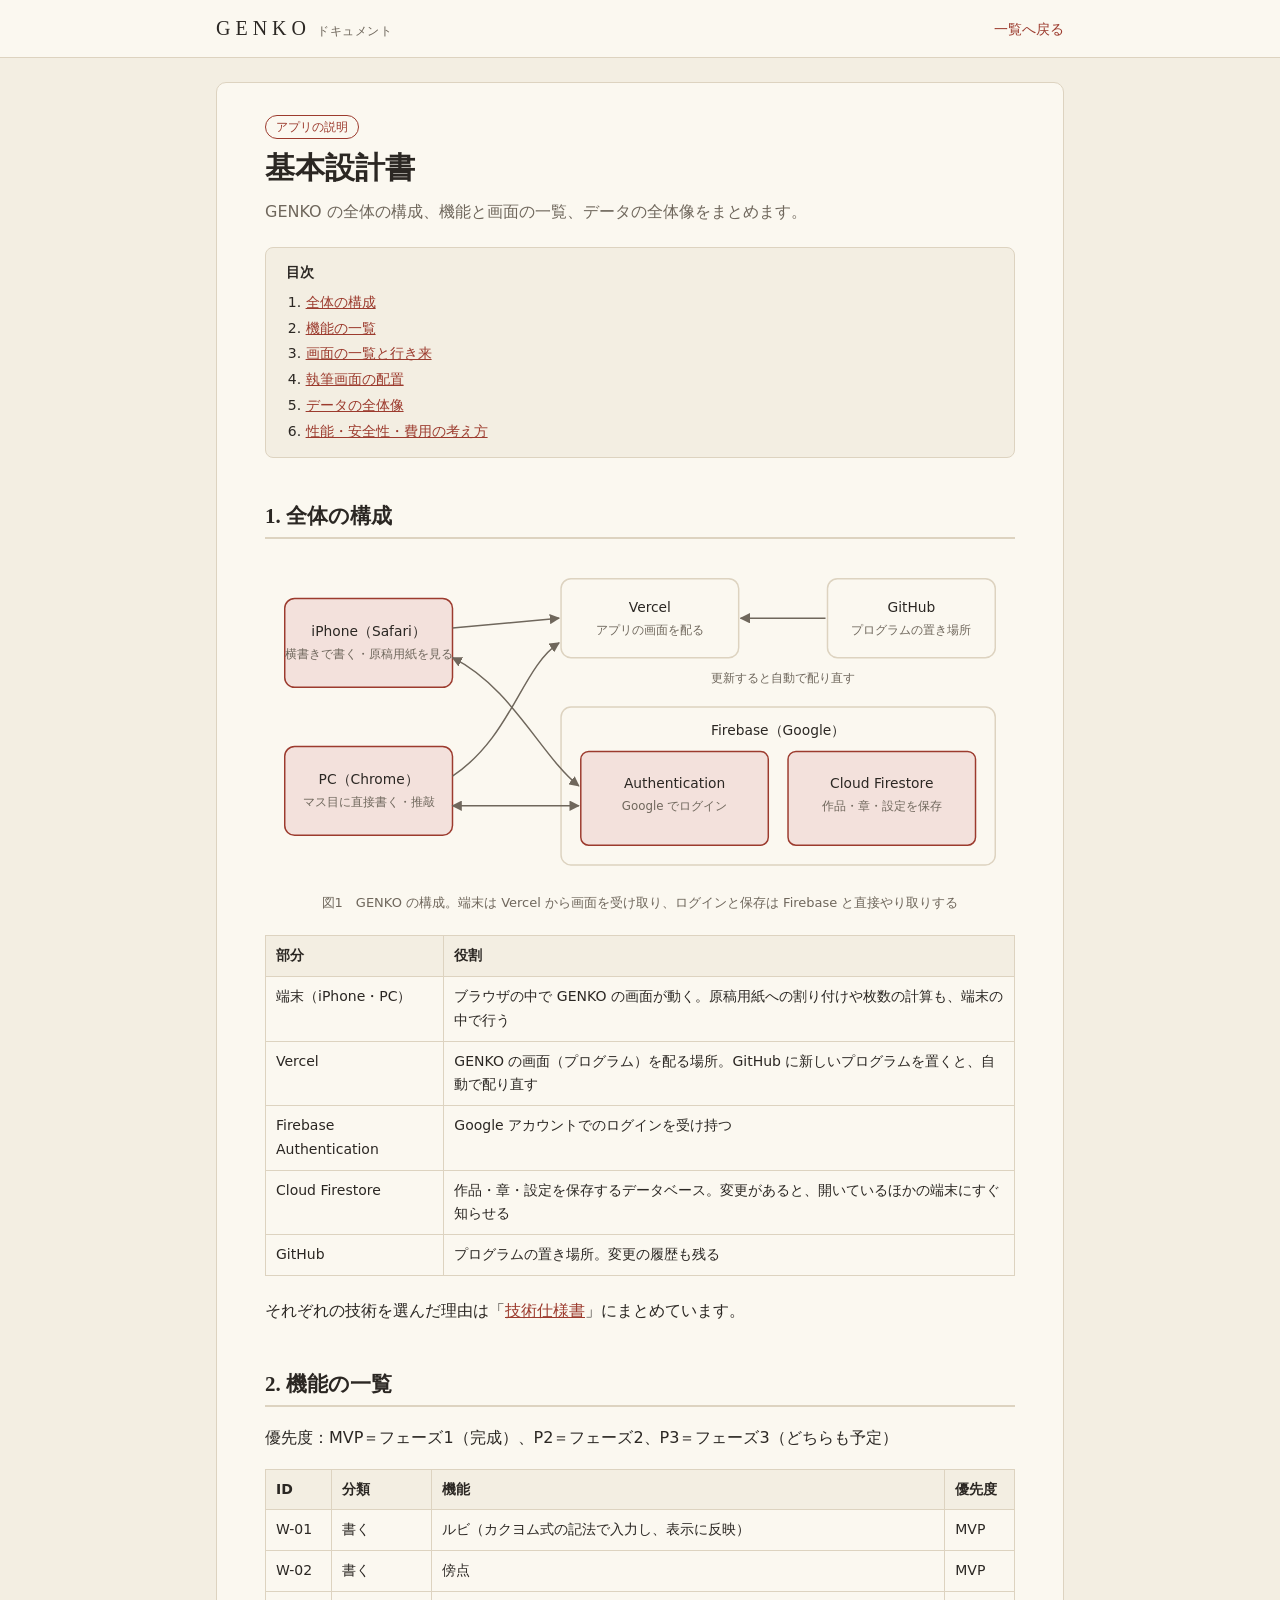
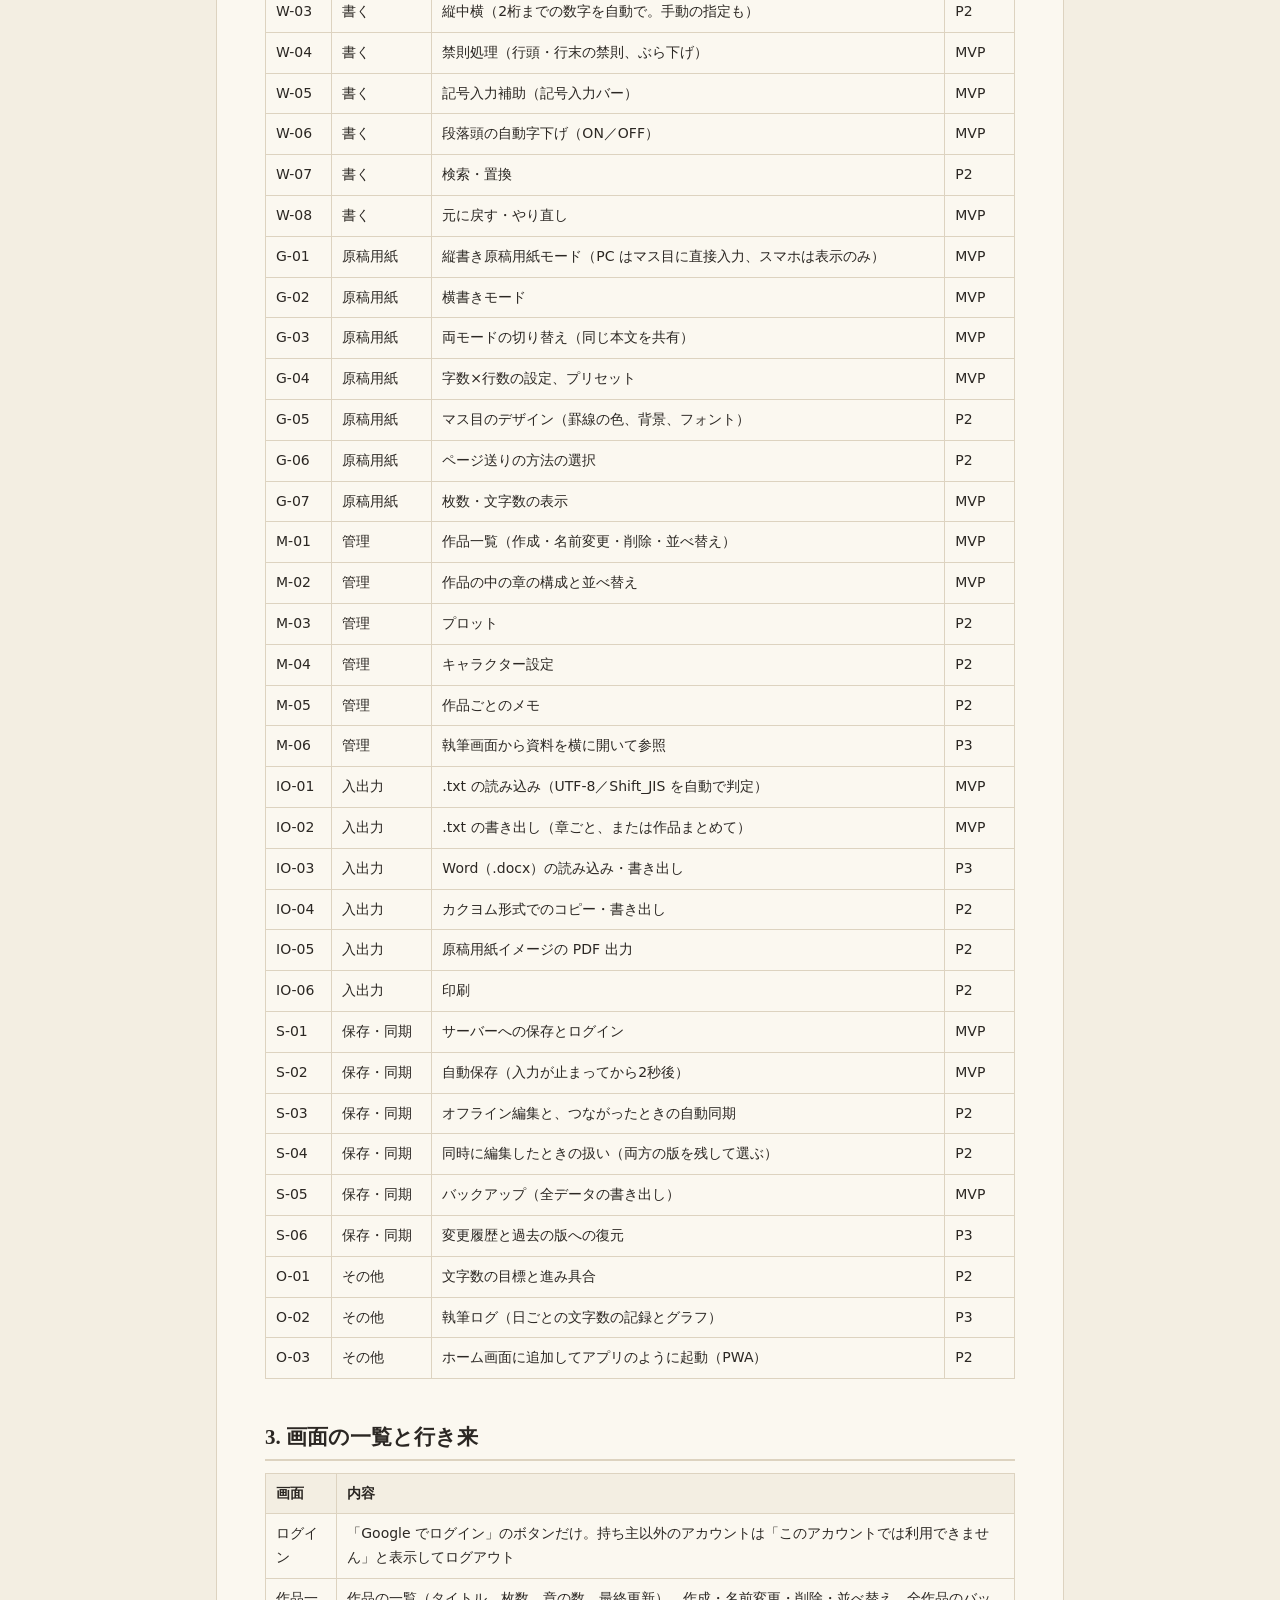
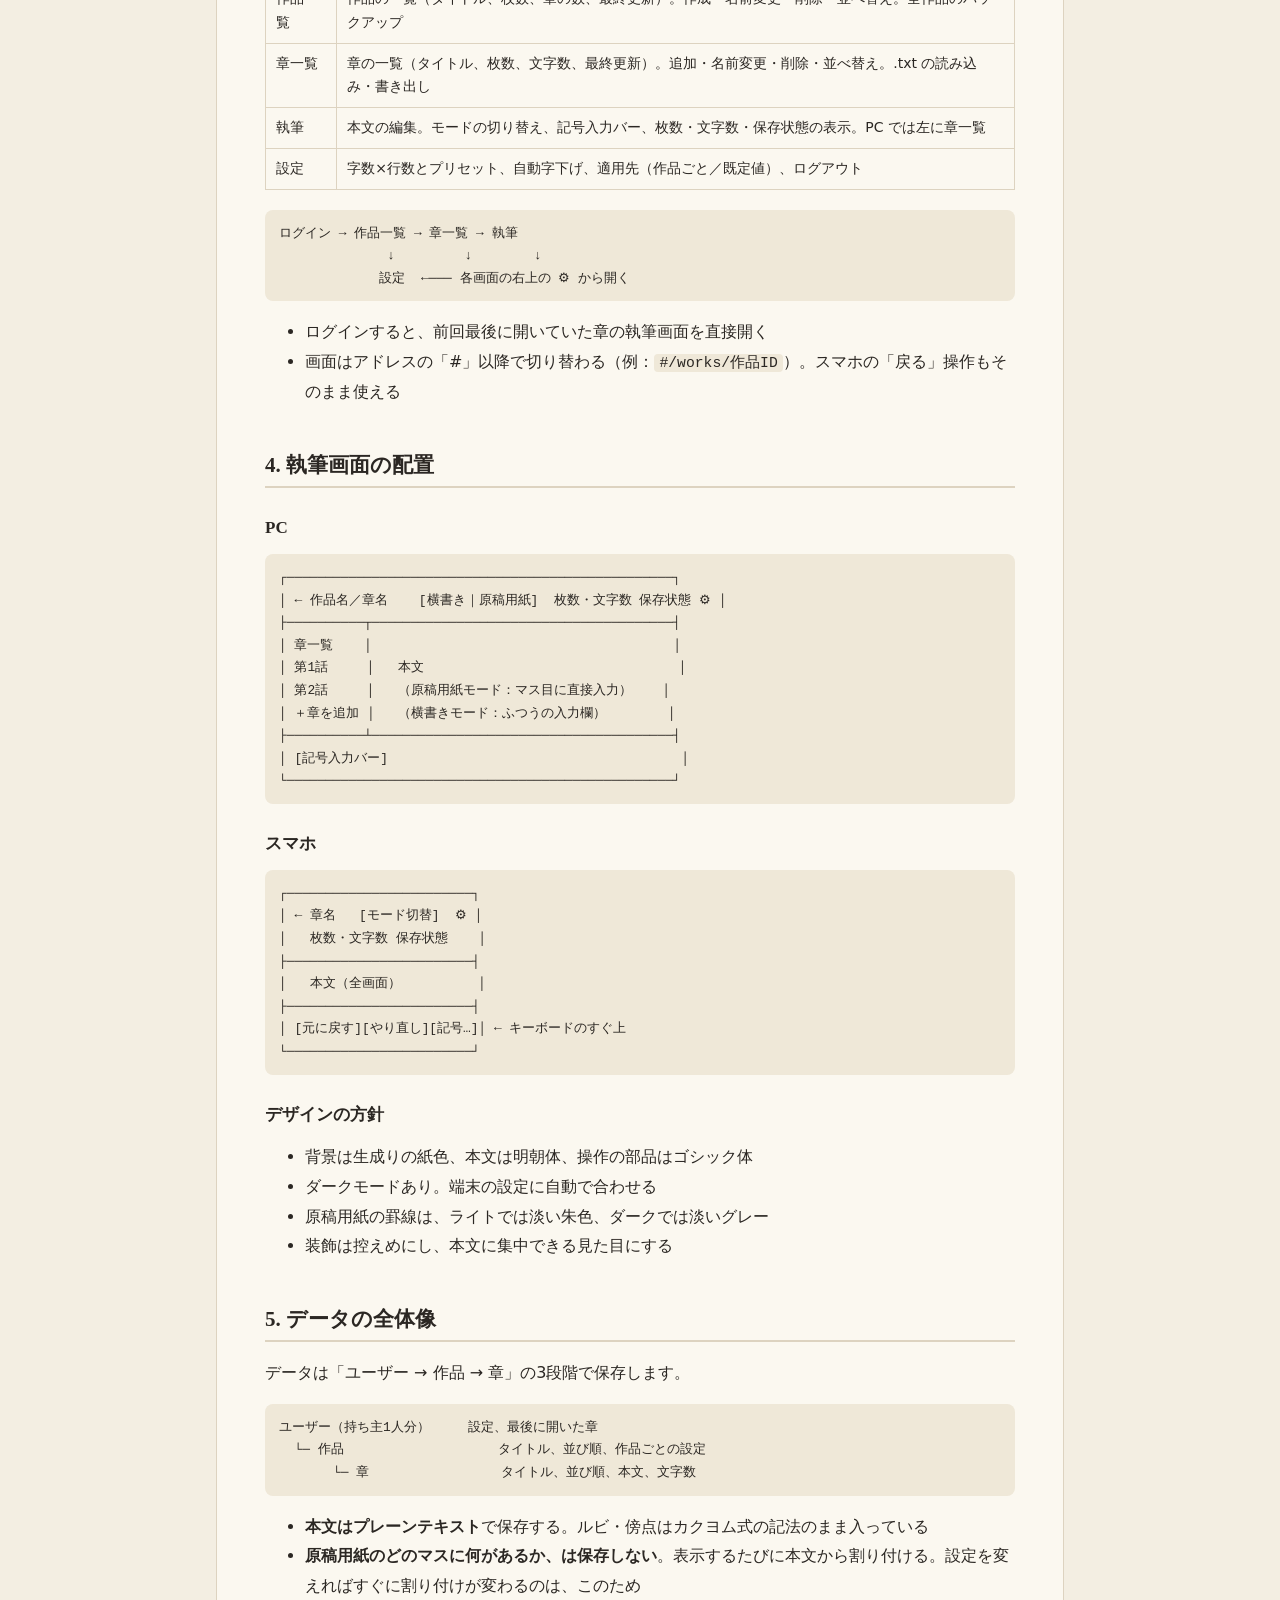
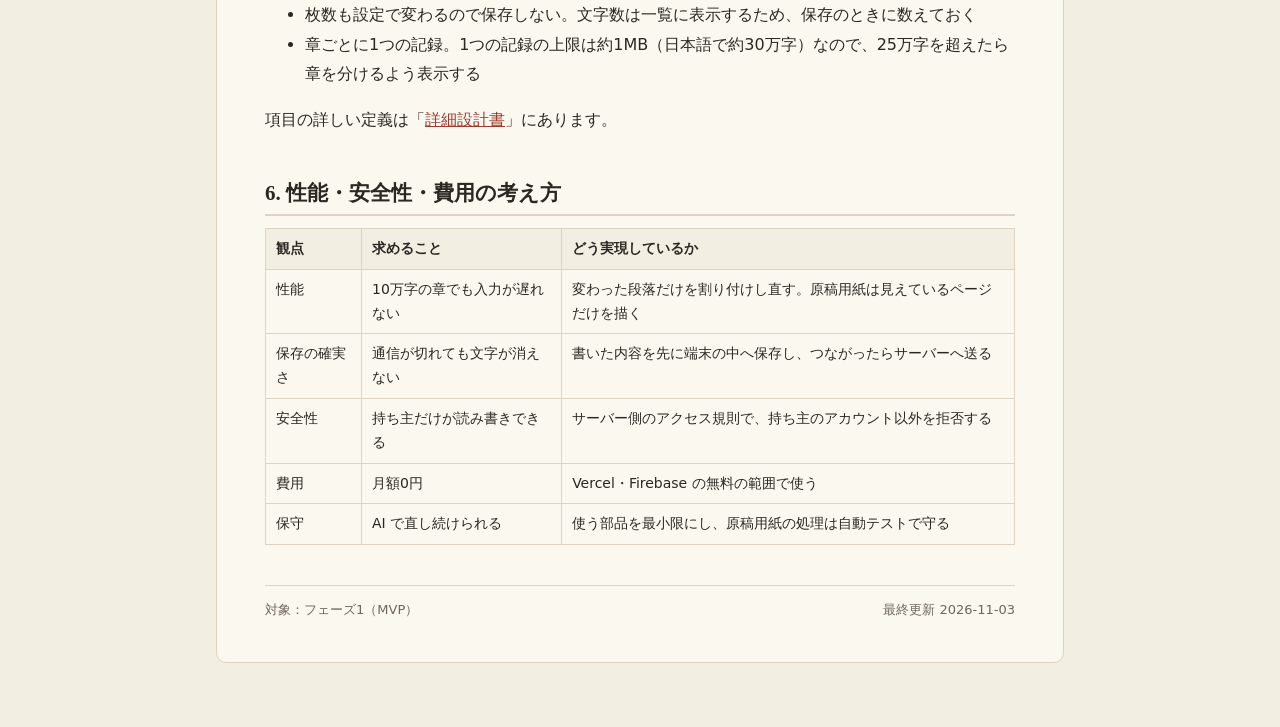
==== docs/basic-design.html @ dbfbf1d3 "GENKO ドキュメントのポータルを作成 - トップページと10種類のドキュメント（利用ガイド、記法の早見表、困ったときは、用語集、企画書、基本設計書、詳細設計書、技術仕様書、更新のお知らせ、データの" ====
<!doctype html>
<html lang="ja">
<head>
  <meta charset="UTF-8">
  <meta name="viewport" content="width=device-width, initial-scale=1.0">
  <meta name="color-scheme" content="light dark">
  <title>基本設計書｜GENKO ドキュメント</title>
  <link rel="stylesheet" href="../assets/style.css?v=20261103">
</head>
<body>
  <header class="site-header">
    <div class="site-header-inner">
      <a class="site-logo" href="../index.html">GENKO<small>ドキュメント</small></a>
      <nav><a href="../index.html">一覧へ戻る</a></nav>
    </div>
  </header>

  <main>
    <article class="doc">
      <span class="doc-kind">アプリの説明</span>
      <h1>基本設計書</h1>
      <p class="lead">GENKO の全体の構成、機能と画面の一覧、データの全体像をまとめます。</p>

      <nav class="toc">
        <strong>目次</strong>
        <ol>
          <li><a href="#architecture">全体の構成</a></li>
          <li><a href="#functions">機能の一覧</a></li>
          <li><a href="#screens">画面の一覧と行き来</a></li>
          <li><a href="#layout">執筆画面の配置</a></li>
          <li><a href="#data">データの全体像</a></li>
          <li><a href="#nonfunctional">性能・安全性・費用の考え方</a></li>
        </ol>
      </nav>

      <h2 id="architecture">1. 全体の構成</h2>
      <figure>
        <div class="figure-scroll"><svg viewBox="0 0 760 330" role="img" aria-label="スマホと PC が Vercel からアプリを受け取り、Firebase でログインとデータの保存をする構成図">
          <defs>
            <marker id="arrow" viewBox="0 0 10 10" refX="9" refY="5" markerWidth="7" markerHeight="7" orient="auto-start-reverse">
              <path d="M0,0 L10,5 L0,10 z" class="diagram-arrowhead" />
            </marker>
          </defs>
          <!-- 端末 -->
          <rect x="20" y="40" width="170" height="90" rx="10" class="diagram-accent" />
          <text x="105" y="78" text-anchor="middle" class="diagram-text">iPhone（Safari）</text>
          <text x="105" y="100" text-anchor="middle" class="diagram-sub">横書きで書く・原稿用紙を見る</text>
          <rect x="20" y="190" width="170" height="90" rx="10" class="diagram-accent" />
          <text x="105" y="228" text-anchor="middle" class="diagram-text">PC（Chrome）</text>
          <text x="105" y="250" text-anchor="middle" class="diagram-sub">マス目に直接書く・推敲</text>

          <!-- Vercel -->
          <rect x="300" y="20" width="180" height="80" rx="10" class="diagram-box" />
          <text x="390" y="54" text-anchor="middle" class="diagram-text">Vercel</text>
          <text x="390" y="76" text-anchor="middle" class="diagram-sub">アプリの画面を配る</text>

          <!-- GitHub -->
          <rect x="570" y="20" width="170" height="80" rx="10" class="diagram-box" />
          <text x="655" y="54" text-anchor="middle" class="diagram-text">GitHub</text>
          <text x="655" y="76" text-anchor="middle" class="diagram-sub">プログラムの置き場所</text>

          <!-- Firebase -->
          <rect x="300" y="150" width="440" height="160" rx="10" class="diagram-box" />
          <text x="520" y="178" text-anchor="middle" class="diagram-text">Firebase（Google）</text>
          <rect x="320" y="195" width="190" height="95" rx="8" class="diagram-accent" />
          <text x="415" y="232" text-anchor="middle" class="diagram-text">Authentication</text>
          <text x="415" y="254" text-anchor="middle" class="diagram-sub">Google でログイン</text>
          <rect x="530" y="195" width="190" height="95" rx="8" class="diagram-accent" />
          <text x="625" y="232" text-anchor="middle" class="diagram-text">Cloud Firestore</text>
          <text x="625" y="254" text-anchor="middle" class="diagram-sub">作品・章・設定を保存</text>

          <!-- 矢印 -->
          <path d="M190,70 L298,60" class="diagram-line" marker-end="url(#arrow)" />
          <path d="M190,220 C250,180 260,110 298,85" class="diagram-line" marker-end="url(#arrow)" />
          <path d="M568,60 L482,60" class="diagram-line" marker-end="url(#arrow)" />
          <path d="M190,100 C250,130 280,200 318,230" class="diagram-line" marker-start="url(#arrow)" marker-end="url(#arrow)" />
          <path d="M190,250 L318,250" class="diagram-line" marker-start="url(#arrow)" marker-end="url(#arrow)" />
          <text x="525" y="125" text-anchor="middle" class="diagram-sub">更新すると自動で配り直す</text>
        </svg></div>
        <figcaption>図1　GENKO の構成。端末は Vercel から画面を受け取り、ログインと保存は Firebase と直接やり取りする</figcaption>
      </figure>
      <div class="table-wrap">
        <table>
          <tr><th>部分</th><th>役割</th></tr>
          <tr><td>端末（iPhone・PC）</td><td>ブラウザの中で GENKO の画面が動く。原稿用紙への割り付けや枚数の計算も、端末の中で行う</td></tr>
          <tr><td>Vercel</td><td>GENKO の画面（プログラム）を配る場所。GitHub に新しいプログラムを置くと、自動で配り直す</td></tr>
          <tr><td>Firebase Authentication</td><td>Google アカウントでのログインを受け持つ</td></tr>
          <tr><td>Cloud Firestore</td><td>作品・章・設定を保存するデータベース。変更があると、開いているほかの端末にすぐ知らせる</td></tr>
          <tr><td>GitHub</td><td>プログラムの置き場所。変更の履歴も残る</td></tr>
        </table>
      </div>
      <p>それぞれの技術を選んだ理由は「<a href="tech-spec.html">技術仕様書</a>」にまとめています。</p>

      <h2 id="functions">2. 機能の一覧</h2>
      <p>優先度：MVP＝フェーズ1（完成）、P2＝フェーズ2、P3＝フェーズ3（どちらも予定）</p>
      <div class="table-wrap">
        <table>
          <tr><th>ID</th><th>分類</th><th>機能</th><th>優先度</th></tr>
          <tr><td>W-01</td><td>書く</td><td>ルビ（カクヨム式の記法で入力し、表示に反映）</td><td>MVP</td></tr>
          <tr><td>W-02</td><td>書く</td><td>傍点</td><td>MVP</td></tr>
          <tr><td>W-03</td><td>書く</td><td>縦中横（2桁までの数字を自動で。手動の指定も）</td><td>P2</td></tr>
          <tr><td>W-04</td><td>書く</td><td>禁則処理（行頭・行末の禁則、ぶら下げ）</td><td>MVP</td></tr>
          <tr><td>W-05</td><td>書く</td><td>記号入力補助（記号入力バー）</td><td>MVP</td></tr>
          <tr><td>W-06</td><td>書く</td><td>段落頭の自動字下げ（ON／OFF）</td><td>MVP</td></tr>
          <tr><td>W-07</td><td>書く</td><td>検索・置換</td><td>P2</td></tr>
          <tr><td>W-08</td><td>書く</td><td>元に戻す・やり直し</td><td>MVP</td></tr>
          <tr><td>G-01</td><td>原稿用紙</td><td>縦書き原稿用紙モード（PC はマス目に直接入力、スマホは表示のみ）</td><td>MVP</td></tr>
          <tr><td>G-02</td><td>原稿用紙</td><td>横書きモード</td><td>MVP</td></tr>
          <tr><td>G-03</td><td>原稿用紙</td><td>両モードの切り替え（同じ本文を共有）</td><td>MVP</td></tr>
          <tr><td>G-04</td><td>原稿用紙</td><td>字数×行数の設定、プリセット</td><td>MVP</td></tr>
          <tr><td>G-05</td><td>原稿用紙</td><td>マス目のデザイン（罫線の色、背景、フォント）</td><td>P2</td></tr>
          <tr><td>G-06</td><td>原稿用紙</td><td>ページ送りの方法の選択</td><td>P2</td></tr>
          <tr><td>G-07</td><td>原稿用紙</td><td>枚数・文字数の表示</td><td>MVP</td></tr>
          <tr><td>M-01</td><td>管理</td><td>作品一覧（作成・名前変更・削除・並べ替え）</td><td>MVP</td></tr>
          <tr><td>M-02</td><td>管理</td><td>作品の中の章の構成と並べ替え</td><td>MVP</td></tr>
          <tr><td>M-03</td><td>管理</td><td>プロット</td><td>P2</td></tr>
          <tr><td>M-04</td><td>管理</td><td>キャラクター設定</td><td>P2</td></tr>
          <tr><td>M-05</td><td>管理</td><td>作品ごとのメモ</td><td>P2</td></tr>
          <tr><td>M-06</td><td>管理</td><td>執筆画面から資料を横に開いて参照</td><td>P3</td></tr>
          <tr><td>IO-01</td><td>入出力</td><td>.txt の読み込み（UTF-8／Shift_JIS を自動で判定）</td><td>MVP</td></tr>
          <tr><td>IO-02</td><td>入出力</td><td>.txt の書き出し（章ごと、または作品まとめて）</td><td>MVP</td></tr>
          <tr><td>IO-03</td><td>入出力</td><td>Word（.docx）の読み込み・書き出し</td><td>P3</td></tr>
          <tr><td>IO-04</td><td>入出力</td><td>カクヨム形式でのコピー・書き出し</td><td>P2</td></tr>
          <tr><td>IO-05</td><td>入出力</td><td>原稿用紙イメージの PDF 出力</td><td>P2</td></tr>
          <tr><td>IO-06</td><td>入出力</td><td>印刷</td><td>P2</td></tr>
          <tr><td>S-01</td><td>保存・同期</td><td>サーバーへの保存とログイン</td><td>MVP</td></tr>
          <tr><td>S-02</td><td>保存・同期</td><td>自動保存（入力が止まってから2秒後）</td><td>MVP</td></tr>
          <tr><td>S-03</td><td>保存・同期</td><td>オフライン編集と、つながったときの自動同期</td><td>P2</td></tr>
          <tr><td>S-04</td><td>保存・同期</td><td>同時に編集したときの扱い（両方の版を残して選ぶ）</td><td>P2</td></tr>
          <tr><td>S-05</td><td>保存・同期</td><td>バックアップ（全データの書き出し）</td><td>MVP</td></tr>
          <tr><td>S-06</td><td>保存・同期</td><td>変更履歴と過去の版への復元</td><td>P3</td></tr>
          <tr><td>O-01</td><td>その他</td><td>文字数の目標と進み具合</td><td>P2</td></tr>
          <tr><td>O-02</td><td>その他</td><td>執筆ログ（日ごとの文字数の記録とグラフ）</td><td>P3</td></tr>
          <tr><td>O-03</td><td>その他</td><td>ホーム画面に追加してアプリのように起動（PWA）</td><td>P2</td></tr>
        </table>
      </div>

      <h2 id="screens">3. 画面の一覧と行き来</h2>
      <div class="table-wrap">
        <table>
          <tr><th>画面</th><th>内容</th></tr>
          <tr><td>ログイン</td><td>「Google でログイン」のボタンだけ。持ち主以外のアカウントは「このアカウントでは利用できません」と表示してログアウト</td></tr>
          <tr><td>作品一覧</td><td>作品の一覧（タイトル、枚数、章の数、最終更新）。作成・名前変更・削除・並べ替え。全作品のバックアップ</td></tr>
          <tr><td>章一覧</td><td>章の一覧（タイトル、枚数、文字数、最終更新）。追加・名前変更・削除・並べ替え。.txt の読み込み・書き出し</td></tr>
          <tr><td>執筆</td><td>本文の編集。モードの切り替え、記号入力バー、枚数・文字数・保存状態の表示。PC では左に章一覧</td></tr>
          <tr><td>設定</td><td>字数×行数とプリセット、自動字下げ、適用先（作品ごと／既定値）、ログアウト</td></tr>
        </table>
      </div>
      <pre><code>ログイン → 作品一覧 → 章一覧 → 執筆
              ↓         ↓        ↓
             設定  ←─── 各画面の右上の ⚙ から開く</code></pre>
      <ul>
        <li>ログインすると、前回最後に開いていた章の執筆画面を直接開く</li>
        <li>画面はアドレスの「#」以降で切り替わる（例：<code>#/works/作品ID</code>）。スマホの「戻る」操作もそのまま使える</li>
      </ul>

      <h2 id="layout">4. 執筆画面の配置</h2>
      <h3>PC</h3>
      <pre><code>┌──────────────────────────────────────────────────┐
│ ← 作品名／章名    [横書き｜原稿用紙]  枚数・文字数 保存状態 ⚙ │
├──────────┬───────────────────────────────────────┤
│ 章一覧    │                                       │
│ 第1話     │   本文                                 │
│ 第2話     │   （原稿用紙モード：マス目に直接入力）    │
│ ＋章を追加 │   （横書きモード：ふつうの入力欄）        │
├──────────┴───────────────────────────────────────┤
│ [記号入力バー]                                      │
└──────────────────────────────────────────────────┘</code></pre>
      <h3>スマホ</h3>
      <pre><code>┌────────────────────────┐
│ ← 章名   [モード切替]  ⚙ │
│   枚数・文字数 保存状態    │
├────────────────────────┤
│   本文（全画面）          │
├────────────────────────┤
│ [元に戻す][やり直し][記号…]│ ← キーボードのすぐ上
└────────────────────────┘</code></pre>
      <h3>デザインの方針</h3>
      <ul>
        <li>背景は生成りの紙色、本文は明朝体、操作の部品はゴシック体</li>
        <li>ダークモードあり。端末の設定に自動で合わせる</li>
        <li>原稿用紙の罫線は、ライトでは淡い朱色、ダークでは淡いグレー</li>
        <li>装飾は控えめにし、本文に集中できる見た目にする</li>
      </ul>

      <h2 id="data">5. データの全体像</h2>
      <p>データは「ユーザー → 作品 → 章」の3段階で保存します。</p>
      <pre><code>ユーザー（持ち主1人分）     設定、最後に開いた章
  └─ 作品                    タイトル、並び順、作品ごとの設定
       └─ 章                 タイトル、並び順、本文、文字数</code></pre>
      <ul>
        <li><strong>本文はプレーンテキスト</strong>で保存する。ルビ・傍点はカクヨム式の記法のまま入っている</li>
        <li><strong>原稿用紙のどのマスに何があるか、は保存しない</strong>。表示するたびに本文から割り付ける。設定を変えればすぐに割り付けが変わるのは、このため</li>
        <li>枚数も設定で変わるので保存しない。文字数は一覧に表示するため、保存のときに数えておく</li>
        <li>章ごとに1つの記録。1つの記録の上限は約1MB（日本語で約30万字）なので、25万字を超えたら章を分けるよう表示する</li>
      </ul>
      <p>項目の詳しい定義は「<a href="detail-design.html#data">詳細設計書</a>」にあります。</p>

      <h2 id="nonfunctional">6. 性能・安全性・費用の考え方</h2>
      <div class="table-wrap">
        <table>
          <tr><th>観点</th><th>求めること</th><th>どう実現しているか</th></tr>
          <tr><td>性能</td><td>10万字の章でも入力が遅れない</td><td>変わった段落だけを割り付けし直す。原稿用紙は見えているページだけを描く</td></tr>
          <tr><td>保存の確実さ</td><td>通信が切れても文字が消えない</td><td>書いた内容を先に端末の中へ保存し、つながったらサーバーへ送る</td></tr>
          <tr><td>安全性</td><td>持ち主だけが読み書きできる</td><td>サーバー側のアクセス規則で、持ち主のアカウント以外を拒否する</td></tr>
          <tr><td>費用</td><td>月額0円</td><td>Vercel・Firebase の無料の範囲で使う</td></tr>
          <tr><td>保守</td><td>AI で直し続けられる</td><td>使う部品を最小限にし、原稿用紙の処理は自動テストで守る</td></tr>
        </table>
      </div>

      <div class="doc-footer">
        <span>対象：フェーズ1（MVP）</span>
        <span>最終更新 2026-11-03</span>
      </div>
    </article>
  </main>
</body>
</html>
---- assets/style.css ----
/* GENKO ポータルの共通の見た目。アプリと同じく、生成りの紙色と明朝体を基調にする。
   色はすべてここの変数で管理し、端末の設定（ライト・ダーク）に自動で合わせる。 */

:root {
  --bg: #f3eee2;
  --paper: #fbf8f0;
  --text: #2b2723;
  --muted: #6f675c;
  --line: #ddd3c0;
  --accent: #9c3b2e;
  --accent-soft: #f3e1dc;
  --note-bg: #eef3f7;
  --note-line: #5b7a99;
  --warn-bg: #fbefe0;
  --warn-line: #b8742a;
  --code-bg: #efe8d8;
  --grid: #e2a39a;
  --mincho: 'Yu Mincho', 'YuMincho', 'Hiragino Mincho ProN', 'Noto Serif JP', serif;
  --gothic: system-ui, 'Hiragino Sans', 'Yu Gothic UI', 'Meiryo', sans-serif;
  --mono: ui-monospace, 'Cascadia Mono', Consolas, monospace;
}

@media (prefers-color-scheme: dark) {
  :root {
    --bg: #1c1b19;
    --paper: #262522;
    --text: #e6e1d6;
    --muted: #a39b8e;
    --line: #3d3a35;
    --accent: #e8806f;
    --accent-soft: #3a2824;
    --note-bg: #222b33;
    --note-line: #7fa2c4;
    --warn-bg: #352a1d;
    --warn-line: #d9a05b;
    --code-bg: #302e2a;
    --grid: #5a5650;
  }
}

* {
  box-sizing: border-box;
}

html {
  -webkit-text-size-adjust: 100%;
}

body {
  margin: 0;
  background: var(--bg);
  color: var(--text);
  font-family: var(--gothic);
  font-size: 16px;
  line-height: 1.85;
}

a {
  color: var(--accent);
}

/* 上部の帯 */
.site-header {
  background: var(--paper);
  border-bottom: 1px solid var(--line);
}

.site-header-inner {
  max-width: 880px;
  margin: 0 auto;
  padding: 10px 16px;
  display: flex;
  align-items: center;
  justify-content: space-between;
  gap: 12px;
}

.site-logo {
  font-family: var(--mincho);
  font-size: 20px;
  letter-spacing: 0.25em;
  color: var(--text);
  text-decoration: none;
}

.site-logo small {
  font-family: var(--gothic);
  font-size: 12px;
  letter-spacing: 0.05em;
  color: var(--muted);
  margin-left: 6px;
}

.site-header nav a {
  font-size: 14px;
  text-decoration: none;
}

/* 本文 */
main {
  max-width: 880px;
  margin: 0 auto;
  padding: 24px 16px 64px;
}

.doc {
  background: var(--paper);
  border: 1px solid var(--line);
  border-radius: 10px;
  padding: 28px clamp(16px, 4vw, 48px) 40px;
}

.doc-kind {
  display: inline-block;
  font-size: 12px;
  color: var(--accent);
  border: 1px solid var(--accent);
  border-radius: 999px;
  padding: 0 10px;
  margin-bottom: 8px;
}

h1,
h2,
h3 {
  font-family: var(--mincho);
  font-weight: 600;
  line-height: 1.4;
}

h1 {
  font-size: clamp(24px, 5vw, 30px);
  margin: 0 0 8px;
}

h2 {
  font-size: 21px;
  margin: 44px 0 12px;
  padding-bottom: 6px;
  border-bottom: 2px solid var(--line);
}

h3 {
  font-size: 17px;
  margin: 28px 0 8px;
}

.lead {
  color: var(--muted);
  margin: 0 0 20px;
}

.meta {
  font-size: 13px;
  color: var(--muted);
}

/* 目次 */
.toc {
  background: var(--bg);
  border: 1px solid var(--line);
  border-radius: 8px;
  padding: 12px 20px;
  margin: 20px 0 8px;
  font-size: 14px;
}

.toc strong {
  display: block;
  margin-bottom: 4px;
}

.toc ol {
  margin: 0;
  padding-left: 1.4em;
}

/* 表 */
.table-wrap {
  overflow-x: auto;
  margin: 12px 0 20px;
}

table {
  border-collapse: collapse;
  width: 100%;
  font-size: 14px;
  line-height: 1.7;
}

th,
td {
  border: 1px solid var(--line);
  padding: 8px 10px;
  text-align: left;
  vertical-align: top;
}

th {
  background: var(--bg);
  white-space: nowrap;
}

/* 記法などの文字 */
code,
kbd {
  font-family: var(--mono);
  font-size: 0.92em;
  background: var(--code-bg);
  border-radius: 4px;
  padding: 1px 5px;
}

pre {
  background: var(--code-bg);
  border-radius: 8px;
  padding: 12px 14px;
  overflow-x: auto;
  font-family: var(--mono);
  font-size: 14px;
  line-height: 1.6;
}

pre code {
  background: none;
  padding: 0;
}

.mincho {
  font-family: var(--mincho);
}

/* 補足・注意の囲み */
.note,
.warn {
  border-left: 4px solid var(--note-line);
  background: var(--note-bg);
  border-radius: 0 8px 8px 0;
  padding: 10px 14px;
  margin: 16px 0;
  font-size: 15px;
}

.warn {
  border-left-color: var(--warn-line);
  background: var(--warn-bg);
}

.note > :first-child,
.warn > :first-child {
  margin-top: 0;
}

.note > :last-child,
.warn > :last-child {
  margin-bottom: 0;
}

/* 図。スマホでは縮めすぎると文字が読めないので、一定の幅より狭ければ横にずらして見る */
figure {
  margin: 20px 0;
}

.figure-scroll {
  overflow-x: auto;
}

figure svg {
  display: block;
  width: 100%;
  min-width: 640px;
  height: auto;
}

figcaption {
  font-size: 13px;
  color: var(--muted);
  text-align: center;
  margin-top: 6px;
}

.diagram-box {
  fill: var(--paper);
  stroke: var(--line);
  stroke-width: 1.5;
}

.diagram-accent {
  fill: var(--accent-soft);
  stroke: var(--accent);
  stroke-width: 1.5;
}

.diagram-text {
  fill: var(--text);
  font-family: var(--gothic);
  font-size: 14px;
}

.diagram-sub {
  fill: var(--muted);
  font-family: var(--gothic);
  font-size: 12px;
}

.diagram-line {
  stroke: var(--muted);
  stroke-width: 1.5;
  fill: none;
}

.diagram-arrowhead {
  fill: var(--muted);
}

/* 手順 */
.steps {
  counter-reset: step;
  list-style: none;
  padding: 0;
}

.steps > li {
  counter-increment: step;
  position: relative;
  padding-left: 40px;
  margin-bottom: 12px;
}

.steps > li::before {
  content: counter(step);
  position: absolute;
  left: 0;
  top: 2px;
  width: 26px;
  height: 26px;
  border-radius: 50%;
  background: var(--accent);
  color: var(--paper);
  font-size: 14px;
  font-weight: 600;
  display: flex;
  align-items: center;
  justify-content: center;
}

/* 原稿用紙の見本（縦書きのマス目） */
.genko-sample {
  display: inline-flex;
  flex-direction: row-reverse;
  gap: 6px;
  padding: 10px;
  background: var(--bg);
  border: 1px solid var(--line);
  border-radius: 6px;
}

.genko-sample .col {
  display: flex;
  flex-direction: column;
  border-left: 1px solid var(--grid);
  border-right: 1px solid var(--grid);
}

.genko-sample .cell {
  width: 30px;
  height: 30px;
  border-bottom: 1px solid var(--grid);
  writing-mode: vertical-rl;
  font-family: var(--mincho);
  font-size: 19px;
  line-height: 1;
  display: flex;
  align-items: center;
  justify-content: center;
}

.genko-sample .cell:first-child {
  border-top: 1px solid var(--grid);
}

.genko-sample .cell.hang {
  color: var(--accent);
}

/* トップページの一覧 */
.portal-intro {
  text-align: center;
  padding: 28px 0 12px;
}

.portal-intro h1 {
  font-size: clamp(30px, 8vw, 44px);
  letter-spacing: 0.35em;
  margin-bottom: 4px;
}

.portal-section h2 {
  border-bottom: none;
  margin: 36px 0 4px;
}

.portal-section > p {
  margin: 0 0 12px;
  color: var(--muted);
  font-size: 14px;
}

.cards {
  display: grid;
  grid-template-columns: repeat(auto-fill, minmax(240px, 1fr));
  gap: 12px;
}

.card {
  display: block;
  background: var(--paper);
  border: 1px solid var(--line);
  border-radius: 10px;
  padding: 14px 16px;
  color: var(--text);
  text-decoration: none;
  transition: border-color 0.15s;
}

.card:hover {
  border-color: var(--accent);
}

.card-title {
  font-family: var(--mincho);
  font-size: 18px;
  font-weight: 600;
}

.card-desc {
  font-size: 13px;
  color: var(--muted);
  line-height: 1.7;
  margin-top: 4px;
}

/* ページの下部 */
.doc-footer {
  margin-top: 40px;
  padding-top: 12px;
  border-top: 1px solid var(--line);
  font-size: 13px;
  color: var(--muted);
  display: flex;
  justify-content: space-between;
  flex-wrap: wrap;
  gap: 8px;
}

.site-footer {
  text-align: center;
  font-size: 12px;
  color: var(--muted);
  padding: 0 16px 32px;
}

@media print {
  body {
    background: #fff;
  }
  .site-header nav,
  .toc {
    display: none;
  }
  .doc {
    border: none;
    padding: 0;
  }
}
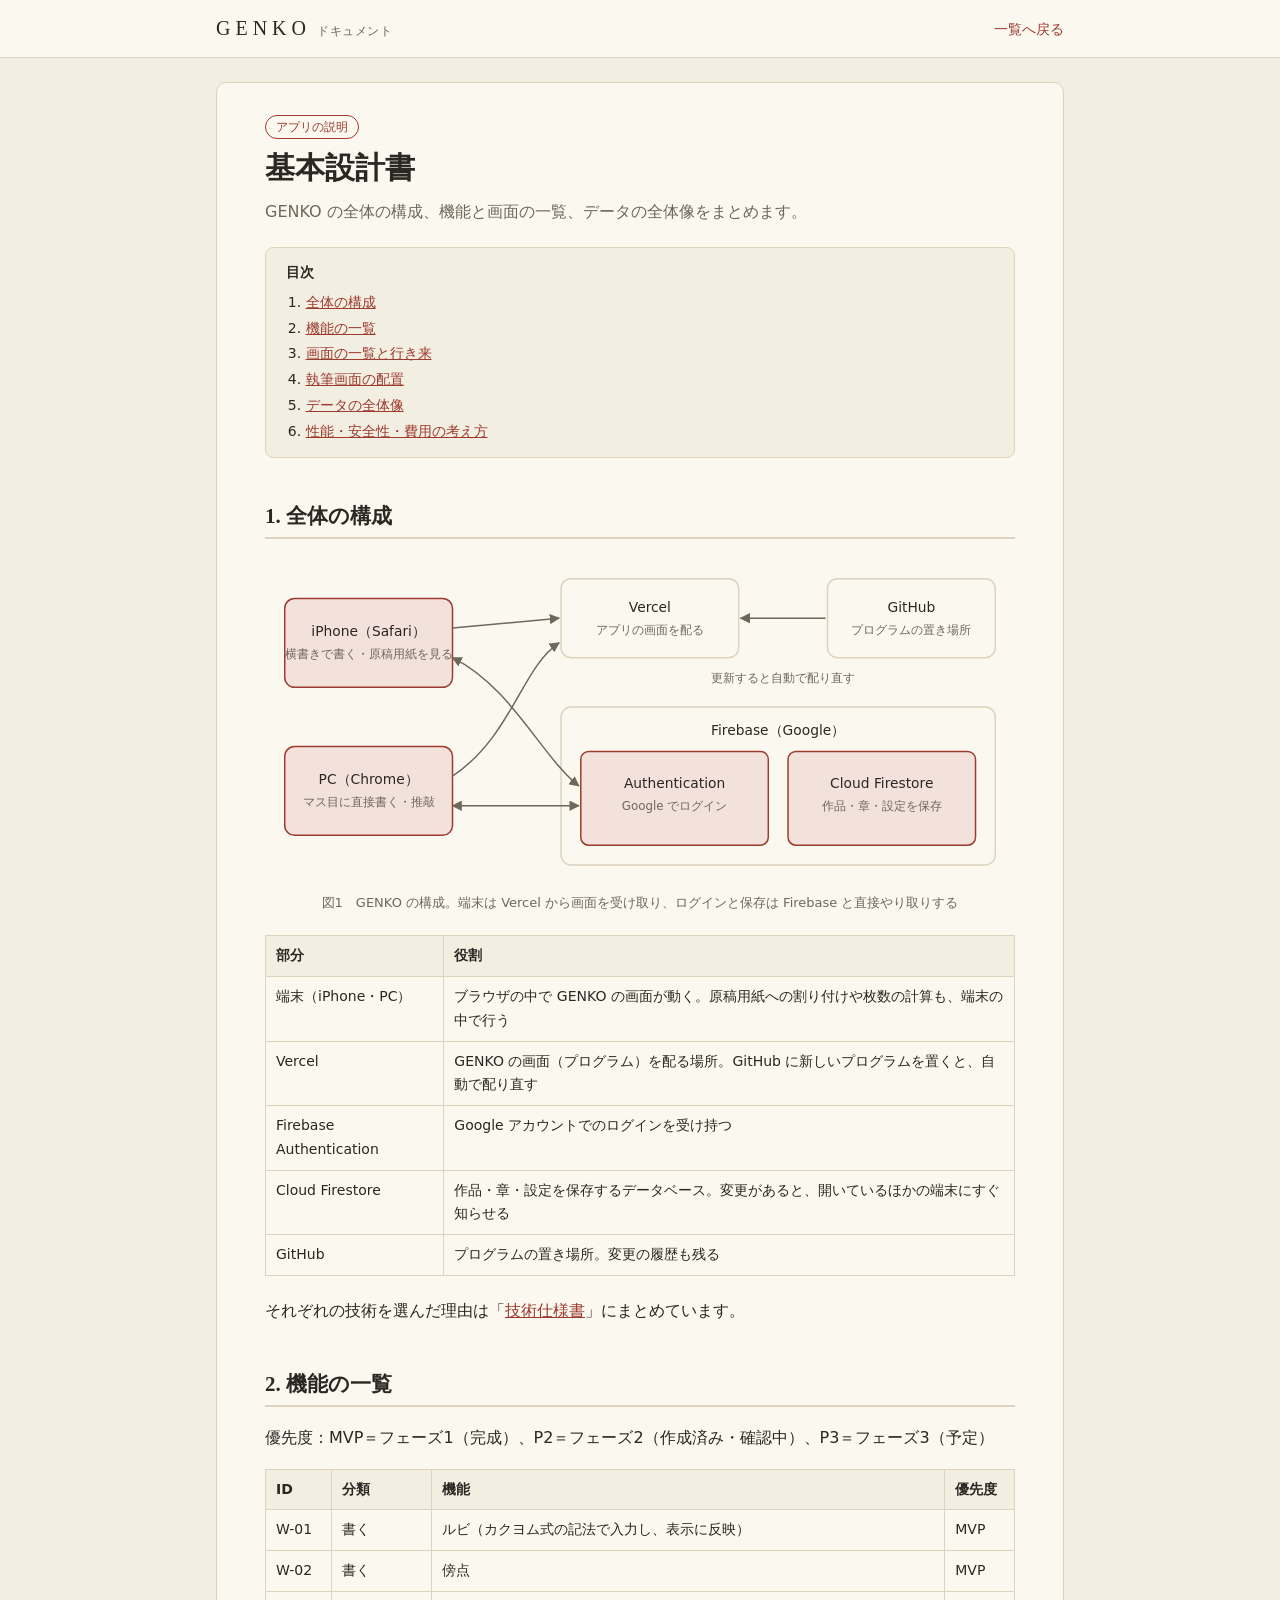
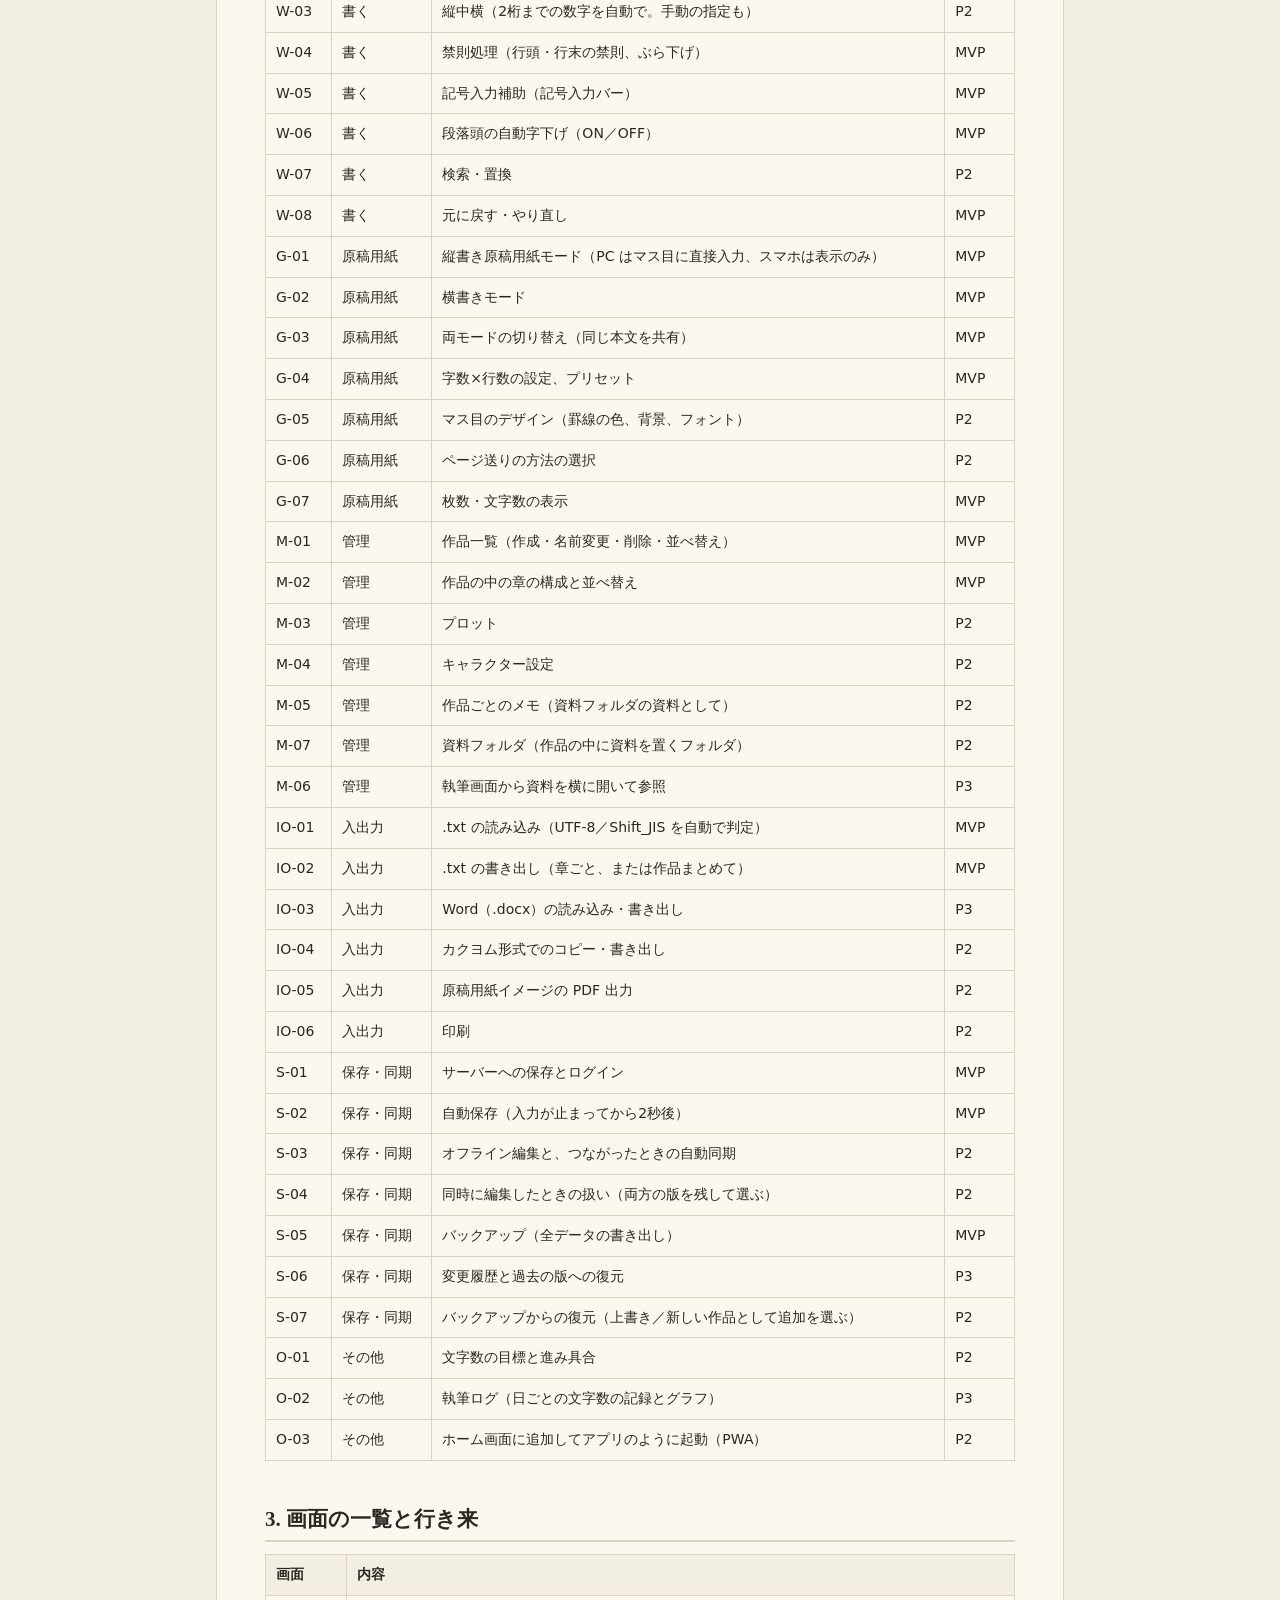
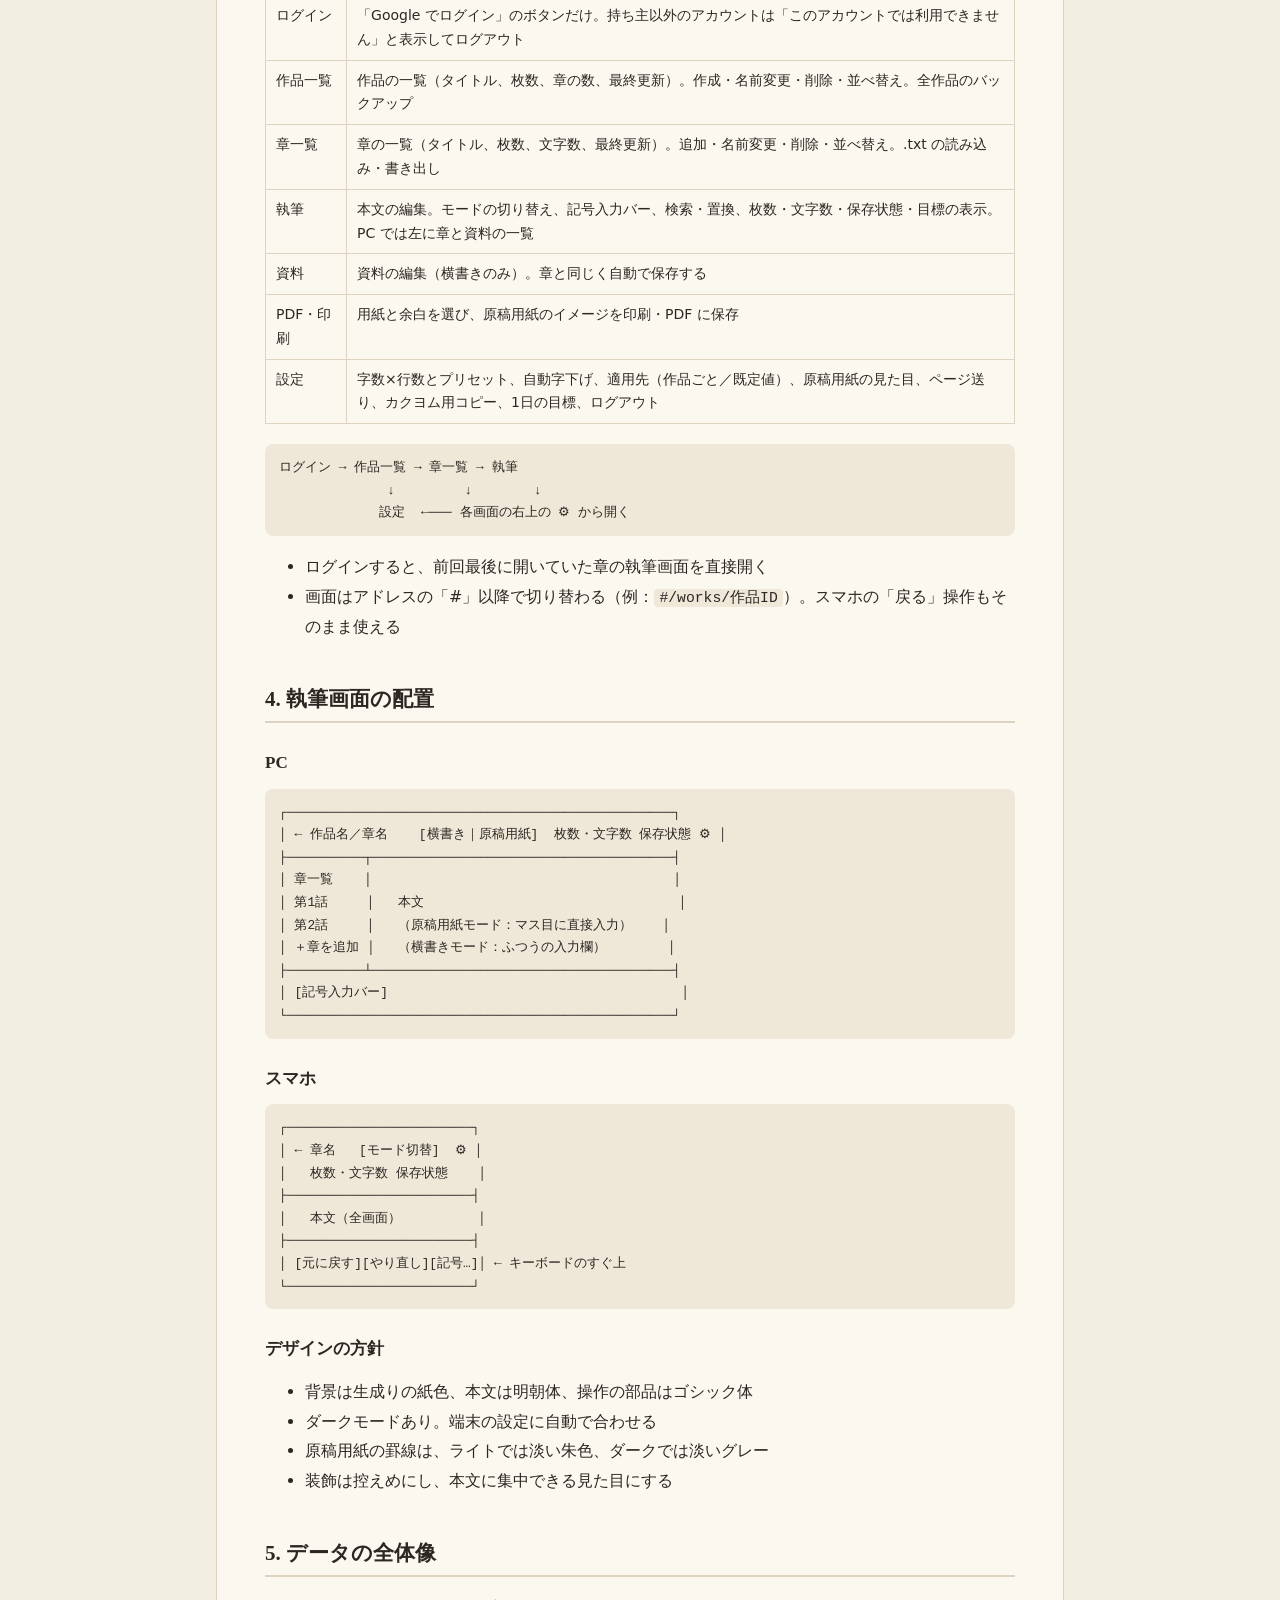
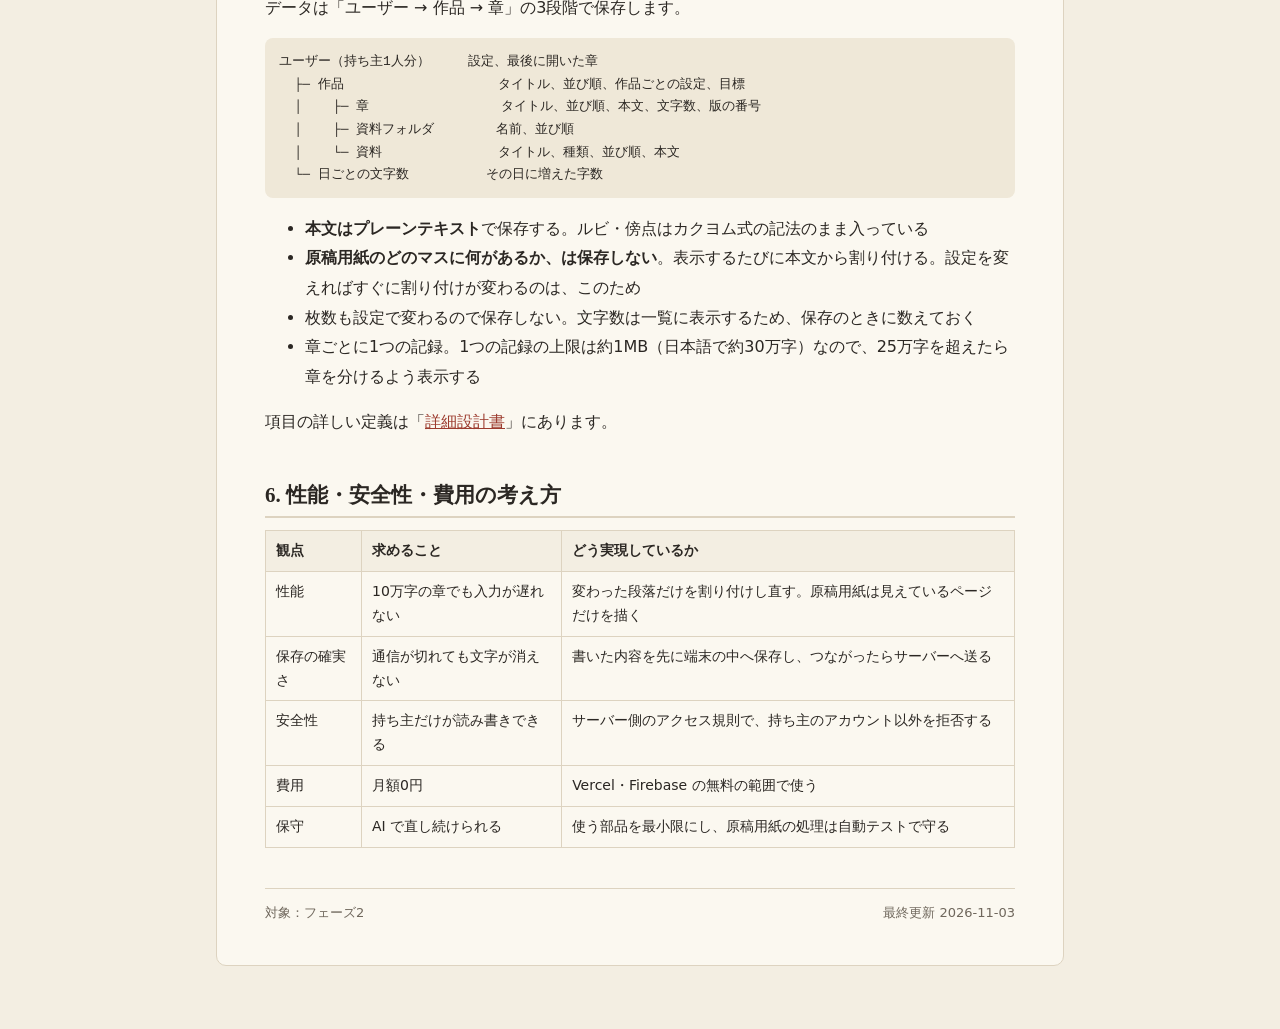
==== commit 717af1b6: "フェーズ2の機能をドキュメントに反映 - 利用ガイド：資料フォルダ、検索・置換、PDF・印刷・カクヨム用コピー、文字数の目標、同時編集、ホーム画面からの起動 - 記法の早見表：縦中横の手動指定（^10" ====
--- a/docs/basic-design.html
+++ b/docs/basic-design.html
@@ -92,7 +92,7 @@
       <p>それぞれの技術を選んだ理由は「<a href="tech-spec.html">技術仕様書</a>」にまとめています。</p>
 
       <h2 id="functions">2. 機能の一覧</h2>
-      <p>優先度：MVP＝フェーズ1（完成）、P2＝フェーズ2、P3＝フェーズ3（どちらも予定）</p>
+      <p>優先度：MVP＝フェーズ1（完成）、P2＝フェーズ2（作成済み・確認中）、P3＝フェーズ3（予定）</p>
       <div class="table-wrap">
         <table>
           <tr><th>ID</th><th>分類</th><th>機能</th><th>優先度</th></tr>
@@ -115,7 +115,8 @@
           <tr><td>M-02</td><td>管理</td><td>作品の中の章の構成と並べ替え</td><td>MVP</td></tr>
           <tr><td>M-03</td><td>管理</td><td>プロット</td><td>P2</td></tr>
           <tr><td>M-04</td><td>管理</td><td>キャラクター設定</td><td>P2</td></tr>
-          <tr><td>M-05</td><td>管理</td><td>作品ごとのメモ</td><td>P2</td></tr>
+          <tr><td>M-05</td><td>管理</td><td>作品ごとのメモ（資料フォルダの資料として）</td><td>P2</td></tr>
+          <tr><td>M-07</td><td>管理</td><td>資料フォルダ（作品の中に資料を置くフォルダ）</td><td>P2</td></tr>
           <tr><td>M-06</td><td>管理</td><td>執筆画面から資料を横に開いて参照</td><td>P3</td></tr>
           <tr><td>IO-01</td><td>入出力</td><td>.txt の読み込み（UTF-8／Shift_JIS を自動で判定）</td><td>MVP</td></tr>
           <tr><td>IO-02</td><td>入出力</td><td>.txt の書き出し（章ごと、または作品まとめて）</td><td>MVP</td></tr>
@@ -129,6 +130,7 @@
           <tr><td>S-04</td><td>保存・同期</td><td>同時に編集したときの扱い（両方の版を残して選ぶ）</td><td>P2</td></tr>
           <tr><td>S-05</td><td>保存・同期</td><td>バックアップ（全データの書き出し）</td><td>MVP</td></tr>
           <tr><td>S-06</td><td>保存・同期</td><td>変更履歴と過去の版への復元</td><td>P3</td></tr>
+          <tr><td>S-07</td><td>保存・同期</td><td>バックアップからの復元（上書き／新しい作品として追加を選ぶ）</td><td>P2</td></tr>
           <tr><td>O-01</td><td>その他</td><td>文字数の目標と進み具合</td><td>P2</td></tr>
           <tr><td>O-02</td><td>その他</td><td>執筆ログ（日ごとの文字数の記録とグラフ）</td><td>P3</td></tr>
           <tr><td>O-03</td><td>その他</td><td>ホーム画面に追加してアプリのように起動（PWA）</td><td>P2</td></tr>
@@ -142,8 +144,10 @@
           <tr><td>ログイン</td><td>「Google でログイン」のボタンだけ。持ち主以外のアカウントは「このアカウントでは利用できません」と表示してログアウト</td></tr>
           <tr><td>作品一覧</td><td>作品の一覧（タイトル、枚数、章の数、最終更新）。作成・名前変更・削除・並べ替え。全作品のバックアップ</td></tr>
           <tr><td>章一覧</td><td>章の一覧（タイトル、枚数、文字数、最終更新）。追加・名前変更・削除・並べ替え。.txt の読み込み・書き出し</td></tr>
-          <tr><td>執筆</td><td>本文の編集。モードの切り替え、記号入力バー、枚数・文字数・保存状態の表示。PC では左に章一覧</td></tr>
-          <tr><td>設定</td><td>字数×行数とプリセット、自動字下げ、適用先（作品ごと／既定値）、ログアウト</td></tr>
+          <tr><td>執筆</td><td>本文の編集。モードの切り替え、記号入力バー、検索・置換、枚数・文字数・保存状態・目標の表示。PC では左に章と資料の一覧</td></tr>
+          <tr><td>資料</td><td>資料の編集（横書きのみ）。章と同じく自動で保存する</td></tr>
+          <tr><td>PDF・印刷</td><td>用紙と余白を選び、原稿用紙のイメージを印刷・PDF に保存</td></tr>
+          <tr><td>設定</td><td>字数×行数とプリセット、自動字下げ、適用先（作品ごと／既定値）、原稿用紙の見た目、ページ送り、カクヨム用コピー、1日の目標、ログアウト</td></tr>
         </table>
       </div>
       <pre><code>ログイン → 作品一覧 → 章一覧 → 執筆
@@ -186,8 +190,11 @@
       <h2 id="data">5. データの全体像</h2>
       <p>データは「ユーザー → 作品 → 章」の3段階で保存します。</p>
       <pre><code>ユーザー（持ち主1人分）     設定、最後に開いた章
-  └─ 作品                    タイトル、並び順、作品ごとの設定
-       └─ 章                 タイトル、並び順、本文、文字数</code></pre>
+  ├─ 作品                    タイトル、並び順、作品ごとの設定、目標
+  │    ├─ 章                 タイトル、並び順、本文、文字数、版の番号
+  │    ├─ 資料フォルダ        名前、並び順
+  │    └─ 資料               タイトル、種類、並び順、本文
+  └─ 日ごとの文字数          その日に増えた字数</code></pre>
       <ul>
         <li><strong>本文はプレーンテキスト</strong>で保存する。ルビ・傍点はカクヨム式の記法のまま入っている</li>
         <li><strong>原稿用紙のどのマスに何があるか、は保存しない</strong>。表示するたびに本文から割り付ける。設定を変えればすぐに割り付けが変わるのは、このため</li>
@@ -209,7 +216,7 @@
       </div>
 
       <div class="doc-footer">
-        <span>対象：フェーズ1（MVP）</span>
+        <span>対象：フェーズ2</span>
         <span>最終更新 2026-11-03</span>
       </div>
     </article>
